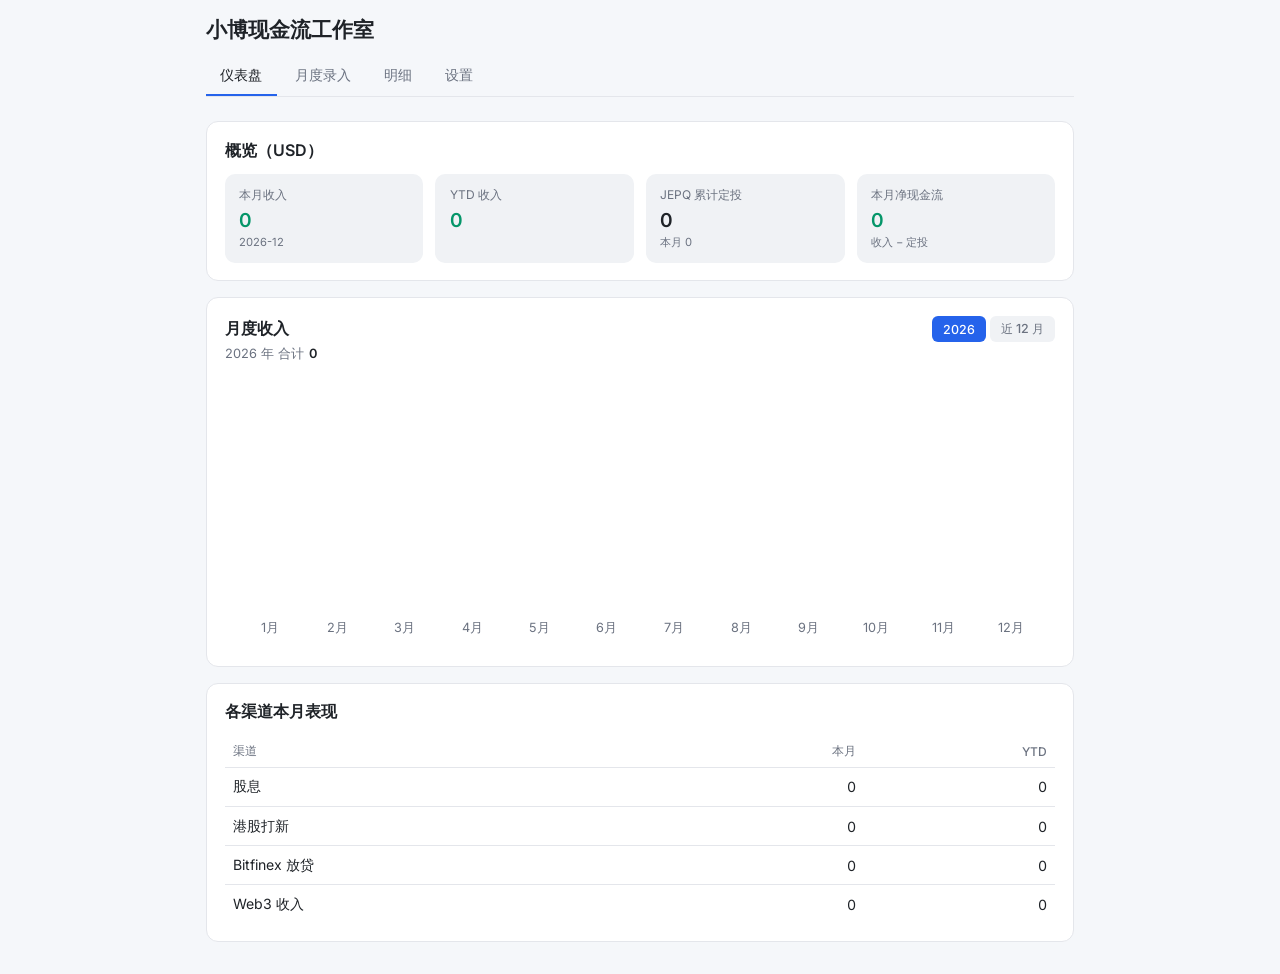
==== studio.html @ 268d08c8 "Drop principal tracking; focus purely on cash-flow income The studio now records monthly income per " ====
<!DOCTYPE html>
<html lang="zh-CN">
<head>
<meta charset="UTF-8">
<meta name="viewport" content="width=device-width,initial-scale=1">
<title>小博现金流工作室</title>
<link rel="manifest" href="manifest.json">
<link href="https://fonts.googleapis.com/css2?family=Inter:wght@400;500;600;700&display=swap" rel="stylesheet">
<style>
:root{
  --bg:#0e0f11;
  --card:#1e1f23;
  --card-2:#24262b;
  --border:#2b2d33;
  --text:#e8e9ea;
  --muted:#9aa0a6;
  --accent:#3b82f6;
  --green:#10b981;
  --red:#ef4444;
}
@media (prefers-color-scheme:light){
  :root{
    --bg:#f5f7fa;
    --card:#ffffff;
    --card-2:#f0f2f5;
    --border:#e4e6eb;
    --text:#1f2328;
    --muted:#6b7280;
    --accent:#2563eb;
    --green:#059669;
    --red:#dc2626;
  }
}
*{box-sizing:border-box;font-family:Inter,system-ui,-apple-system,BlinkMacSystemFont,"Segoe UI",Roboto,"PingFang SC","Hiragino Sans GB","Microsoft YaHei",sans-serif;}
body{margin:0;background:var(--bg);color:var(--text);min-height:100vh;}
header{padding:1rem 1rem .5rem;max-width:900px;margin:0 auto;}
h1{font-size:1.3rem;margin:0 0 .75rem;font-weight:700;}
.tabs{display:flex;gap:.25rem;overflow-x:auto;border-bottom:1px solid var(--border);}
.tabs button{background:none;border:none;color:var(--muted);padding:.6rem .9rem;font-size:.9rem;cursor:pointer;border-bottom:2px solid transparent;white-space:nowrap;font-weight:500;}
.tabs button.active{color:var(--text);border-bottom-color:var(--accent);}
main{max-width:900px;margin:0 auto;padding:1rem;}
section{display:none;}
section.active{display:block;}
.card{background:var(--card);border:1px solid var(--border);border-radius:12px;padding:1.1rem;margin-bottom:1rem;}
.card h2{font-size:1rem;margin:0 0 .75rem;font-weight:600;}
.grid{display:grid;gap:.75rem;}
.grid-2{grid-template-columns:repeat(2,1fr);}
.grid-4{grid-template-columns:repeat(4,1fr);}
@media(max-width:600px){.grid-4{grid-template-columns:repeat(2,1fr);}}
.stat{background:var(--card-2);border-radius:10px;padding:.8rem .9rem;}
.stat .label{font-size:.75rem;color:var(--muted);margin-bottom:.25rem;}
.stat .value{font-size:1.2rem;font-weight:600;}
.stat .sub{font-size:.7rem;color:var(--muted);margin-top:.2rem;}
.value.pos{color:var(--green);}
.value.neg{color:var(--red);}
label{display:flex;flex-direction:column;font-size:.85rem;color:var(--muted);margin-top:.75rem;gap:.3rem;}
input,select{padding:.55rem .7rem;font-size:.95rem;border:1px solid var(--border);border-radius:8px;background:transparent;color:var(--text);width:100%;font-variant-numeric:tabular-nums;}
input:focus,select:focus{outline:none;border-color:var(--accent);}
button.btn{padding:.6rem 1rem;font-size:.95rem;font-weight:500;border:none;border-radius:8px;background:var(--accent);color:#fff;cursor:pointer;}
button.btn:hover{filter:brightness(1.1);}
button.btn.ghost{background:transparent;color:var(--text);border:1px solid var(--border);}
button.btn.danger{background:var(--red);}
button.btn.small{padding:.35rem .6rem;font-size:.8rem;}
.actions{display:flex;gap:.5rem;flex-wrap:wrap;margin-top:1rem;}
table{width:100%;border-collapse:collapse;font-size:.85rem;}
th,td{padding:.5rem .45rem;border-bottom:1px solid var(--border);text-align:left;vertical-align:middle;}
th{font-size:.75rem;color:var(--muted);font-weight:500;}
td.num,th.num{text-align:right;font-variant-numeric:tabular-nums;}
tr:last-child td{border-bottom:none;}
.muted{color:var(--muted);font-size:.8rem;}
.filters{display:flex;gap:.5rem;flex-wrap:wrap;margin-bottom:.75rem;}
.filters select,.filters input{width:auto;flex:1;min-width:140px;}
.empty{text-align:center;color:var(--muted);padding:2rem 1rem;font-size:.9rem;}
.inline-del{color:var(--red);background:none;border:none;cursor:pointer;font-size:.8rem;padding:.2rem .4rem;}
.hint{font-size:.75rem;color:var(--muted);margin-top:.3rem;}
.section-tabs{display:flex;gap:.25rem;margin-bottom:.75rem;background:var(--card-2);padding:.25rem;border-radius:8px;}
.section-tabs button{flex:1;padding:.4rem;border:none;background:transparent;color:var(--muted);border-radius:6px;cursor:pointer;font-size:.82rem;}
.section-tabs button.active{background:var(--card);color:var(--text);}
.sub-list{display:none;}
.sub-list.active{display:block;}
.month-head{display:flex;align-items:center;gap:.75rem;margin-bottom:.5rem;flex-wrap:wrap;}
.month-head input{max-width:180px;}
table.entry-grid td{padding:.35rem .35rem;}
table.entry-grid td.ch{font-weight:500;color:var(--text);min-width:8em;}
table.entry-grid input{padding:.4rem .55rem;font-size:.9rem;}
table.entry-grid input.note{font-size:.8rem;}
.saved-flash{background:var(--green);color:#fff;padding:.5rem .8rem;border-radius:6px;font-size:.85rem;display:none;}
.saved-flash.show{display:inline-block;animation:fade 1.6s forwards;}
@keyframes fade{0%{opacity:1}70%{opacity:1}100%{opacity:0}}
.ch-table{width:100%;font-size:.88rem;}
.ch-table th{padding:.45rem .5rem;color:var(--muted);font-weight:500;font-size:.75rem;border-bottom:1px solid var(--border);text-align:left;}
.ch-table th.num{text-align:right;}
.ch-table td{padding:.6rem .5rem;border-bottom:1px solid var(--border);}
.ch-table td.actions-cell{text-align:right;white-space:nowrap;}
.ch-table td.actions-cell button{margin-left:.25rem;}
.ch-table tr.inactive td{color:var(--muted);}
.ch-table tbody tr:last-child td{border-bottom:none;}
.add-row{display:flex;gap:.5rem;align-items:center;margin-top:1rem;flex-wrap:wrap;}
.add-row input[type="text"]{flex:1;min-width:160px;width:auto;}
.chart-head{display:flex;justify-content:space-between;align-items:center;gap:.5rem;flex-wrap:wrap;margin-bottom:.25rem;}
.chart-meta{color:var(--muted);font-size:.8rem;margin-bottom:.5rem;}
.chart-meta b{color:var(--text);font-weight:600;margin-left:.35rem;}
.year-tabs{display:flex;gap:.25rem;flex-wrap:wrap;}
.year-tabs button{padding:.3rem .7rem;font-size:.78rem;border:none;border-radius:6px;background:var(--card-2);color:var(--muted);cursor:pointer;font-weight:500;}
.year-tabs button.active{background:var(--accent);color:#fff;}
.chart-svg{width:100%;height:auto;display:block;}
.chart-svg .bar{fill:var(--accent);}
.chart-svg .chart-val{font-size:11px;fill:var(--text);font-weight:600;font-variant-numeric:tabular-nums;}
.chart-svg .chart-lbl{font-size:11px;fill:var(--muted);}
</style>
</head>
<body>
<header>
  <h1>小博现金流工作室</h1>
  <nav class="tabs" id="tabs">
    <button data-tab="dash" class="active">仪表盘</button>
    <button data-tab="entry">月度录入</button>
    <button data-tab="detail">明细</button>
    <button data-tab="settings">设置</button>
  </nav>
</header>

<main>
  <!-- DASHBOARD -->
  <section id="tab-dash" class="active">
    <div class="card">
      <h2>概览（USD）</h2>
      <div class="grid grid-4">
        <div class="stat"><div class="label">本月收入</div><div class="value pos" id="s-month"></div><div class="sub" id="s-month-sub"></div></div>
        <div class="stat"><div class="label">YTD 收入</div><div class="value pos" id="s-ytd"></div></div>
        <div class="stat"><div class="label">JEPQ 累计定投</div><div class="value" id="s-jepq"></div><div class="sub" id="s-jepq-sub"></div></div>
        <div class="stat"><div class="label">本月净现金流</div><div class="value" id="s-net"></div><div class="sub">收入 − 定投</div></div>
      </div>
    </div>
    <div class="card">
      <div class="chart-head">
        <h2 style="margin:0;">月度收入</h2>
        <div class="year-tabs" id="year-tabs"></div>
      </div>
      <div class="chart-meta"><span id="chart-period-label"></span>合计<b id="chart-total">0</b></div>
      <div id="chart-canvas"></div>
    </div>
    <div class="card">
      <h2>各渠道本月表现</h2>
      <div style="overflow-x:auto;">
        <table class="ch-table">
          <thead><tr>
            <th>渠道</th>
            <th class="num">本月</th>
            <th class="num">YTD</th>
          </tr></thead>
          <tbody id="dash-channels"></tbody>
        </table>
      </div>
    </div>
  </section>

  <!-- ENTRY (monthly grid) -->
  <section id="tab-entry">
    <div class="card">
      <div class="month-head">
        <h2 style="margin:0;">月度录入</h2>
        <label style="margin:0;flex:0 0 auto;">月份
          <input type="month" id="entry-month">
        </label>
        <span id="entry-flash" class="saved-flash">已保存</span>
      </div>
      <p class="hint">一次性填完本月各渠道的收入。留空 = 删除该月此渠道的记录。</p>

      <div style="overflow-x:auto;">
        <table class="entry-grid" id="entry-table">
          <thead><tr>
            <th>渠道</th>
            <th class="num">本月收入 (USD)</th>
            <th>备注</th>
          </tr></thead>
          <tbody id="entry-rows"></tbody>
        </table>
      </div>

      <label style="max-width:320px;">JEPQ 本月定投金额 (USD)
        <input type="number" id="entry-jepq" step="0.01" min="0" placeholder="0">
      </label>
      <label style="max-width:320px;">JEPQ 备注（可选）
        <input type="text" id="entry-jepq-note" placeholder="">
      </label>

      <div class="actions">
        <button class="btn" id="entry-save">保存本月数据</button>
        <button class="btn ghost" id="entry-reset">重新加载本月</button>
      </div>
    </div>
  </section>

  <!-- DETAILS -->
  <section id="tab-detail">
    <div class="card">
      <div class="section-tabs" id="detail-tabs">
        <button data-list="incomes" class="active">收入</button>
        <button data-list="jepq">JEPQ</button>
      </div>
      <div class="filters">
        <input type="month" id="f-month">
        <select id="f-channel"><option value="">全部渠道</option></select>
        <button class="btn ghost small" id="f-clear">清除筛选</button>
      </div>
      <div id="list-incomes" class="sub-list active"></div>
      <div id="list-jepq" class="sub-list"></div>
    </div>
  </section>

  <!-- SETTINGS -->
  <section id="tab-settings">
    <div class="card">
      <h2>渠道</h2>
      <div style="overflow-x:auto;">
        <table class="ch-table">
          <thead><tr>
            <th>名称</th>
            <th class="num">本月收入</th>
            <th></th>
          </tr></thead>
          <tbody id="channel-list"></tbody>
        </table>
      </div>
      <form id="channel-form" class="add-row">
        <input type="text" name="name" placeholder="新渠道名称" required>
        <button type="submit" class="btn">新增</button>
      </form>
    </div>
    <div class="card">
      <h2>数据备份</h2>
      <div class="actions">
        <button class="btn ghost" id="btn-export">导出 JSON</button>
        <button class="btn ghost" id="btn-import">导入 JSON</button>
        <input type="file" id="file-import" accept="application/json" style="display:none;">
        <button class="btn danger" id="btn-clear">清空全部数据</button>
      </div>
      <p class="hint">所有数据存在浏览器的 localStorage 里。换机器或清缓存前记得导出。</p>
    </div>
  </section>
</main>

<script>
if('serviceWorker' in navigator){navigator.serviceWorker.register('sw.js').catch(()=>{});}

// ===== Storage =====
const KEYS={channels:'studio_channels',incomes:'studio_incomes',jepq:'studio_jepq'};
const DEFAULT_CHANNELS=[
  {id:'ch-div',name:'股息',active:true},
  {id:'ch-ipo',name:'港股打新',active:true},
  {id:'ch-bfx',name:'Bitfinex 放贷',active:true},
  {id:'ch-w3',name:'Web3 收入',active:true}
];
const load=(k,d)=>{try{const v=JSON.parse(localStorage.getItem(k));return v==null?d:v;}catch{return d;}};
const save=(k,v)=>localStorage.setItem(k,JSON.stringify(v));

let channels=load(KEYS.channels,null);
if(!channels){channels=DEFAULT_CHANNELS;save(KEYS.channels,channels);}
let incomes=load(KEYS.incomes,[]);
let jepq=load(KEYS.jepq,[]);

// --- migrations ---
function migrate(){
  // older formats kept date+currency+fx_rate; collapse into month+amount(USD)
  const migIncome=(a)=>a.map(x=>x.month?x:({
    id:x.id,channel_id:x.channel_id,month:(x.date||'').slice(0,7),
    amount:(+x.amount)*(+x.fx_rate||1),note:x.note||''
  }));
  const migJepq=(a)=>a.map(x=>x.month?x:({
    id:x.id,month:(x.date||'').slice(0,7),amount:+x.amount||0,note:x.note||''
  }));
  if(incomes.some(x=>x.month===undefined)){incomes=migIncome(incomes);save(KEYS.incomes,incomes);}
  if(jepq.some(x=>x.month===undefined)){jepq=migJepq(jepq);save(KEYS.jepq,jepq);}
  // drop deprecated keys
  localStorage.removeItem('studio_fx');
  localStorage.removeItem('studio_principals');
  // channels: drop obsolete fields
  let chChanged=false;
  channels.forEach(c=>{
    if('category' in c){delete c.category;chChanged=true;}
    if('requires_principal' in c){delete c.requires_principal;chChanged=true;}
  });
  if(chChanged)save(KEYS.channels,channels);
}
migrate();

// ===== Utils =====
const uid=()=>Date.now().toString(36)+Math.random().toString(36).slice(2,6);
const nowMonth=()=>new Date().toISOString().slice(0,7);
const thisMonth=nowMonth();
const thisYear=thisMonth.slice(0,4);
const fmtUSD=(n)=>(+n||0).toLocaleString('en-US',{maximumFractionDigits:0});
const channelById=(id)=>channels.find(c=>c.id===id);

// ===== Tabs =====
document.getElementById('tabs').addEventListener('click',e=>{
  const b=e.target.closest('button[data-tab]');if(!b)return;
  document.querySelectorAll('#tabs button').forEach(x=>x.classList.toggle('active',x===b));
  document.querySelectorAll('main > section').forEach(s=>s.classList.toggle('active',s.id==='tab-'+b.dataset.tab));
  if(b.dataset.tab==='dash')renderDash();
  if(b.dataset.tab==='entry')renderEntry();
  if(b.dataset.tab==='settings')renderChannels();
  if(b.dataset.tab==='detail')renderDetail();
});

// ===== Monthly Entry =====
const entryMonthInp=document.getElementById('entry-month');
entryMonthInp.value=thisMonth;
entryMonthInp.addEventListener('change',renderEntry);
document.getElementById('entry-reset').addEventListener('click',renderEntry);
document.getElementById('entry-save').addEventListener('click',saveEntry);

function renderEntry(){
  const m=entryMonthInp.value||thisMonth;
  const tbody=document.getElementById('entry-rows');
  const findInc=(chId)=>incomes.find(x=>x.channel_id===chId&&x.month===m);
  const activeCh=channels.filter(c=>c.active);
  tbody.innerHTML=activeCh.map(c=>{
    const inc=findInc(c.id);
    const note=inc?.note||'';
    return `<tr data-ch="${c.id}">
      <td class="ch">${c.name}</td>
      <td class="num"><input type="number" step="0.01" class="f-inc" value="${inc?inc.amount:''}" placeholder="0"></td>
      <td><input type="text" class="note f-note" value="${note.replace(/"/g,'&quot;')}" placeholder="备注"></td>
    </tr>`;
  }).join('')||'<tr><td colspan="3" class="empty">没有启用的渠道</td></tr>';
  const jRec=jepq.find(x=>x.month===m);
  document.getElementById('entry-jepq').value=jRec?jRec.amount:'';
  document.getElementById('entry-jepq-note').value=jRec?.note||'';
}

function upsert(arr,match,record){
  const i=arr.findIndex(match);
  if(record==null){if(i>=0)arr.splice(i,1);return;}
  if(i>=0)arr[i]={...arr[i],...record};
  else arr.push({id:uid(),...record});
}
function saveEntry(){
  const m=entryMonthInp.value||thisMonth;
  document.querySelectorAll('#entry-rows tr[data-ch]').forEach(tr=>{
    const chId=tr.dataset.ch;
    const incV=tr.querySelector('.f-inc').value.trim();
    const note=tr.querySelector('.f-note').value.trim();
    if(incV==='')upsert(incomes,x=>x.channel_id===chId&&x.month===m,null);
    else upsert(incomes,x=>x.channel_id===chId&&x.month===m,{channel_id:chId,month:m,amount:+incV,note});
  });
  const jV=document.getElementById('entry-jepq').value.trim();
  const jNote=document.getElementById('entry-jepq-note').value.trim();
  if(jV==='')upsert(jepq,x=>x.month===m,null);
  else upsert(jepq,x=>x.month===m,{month:m,amount:+jV,note:jNote});
  save(KEYS.incomes,incomes);save(KEYS.jepq,jepq);
  const flash=document.getElementById('entry-flash');flash.classList.remove('show');void flash.offsetWidth;flash.classList.add('show');
  renderEntry();
}

// ===== Dashboard =====
function renderDash(){
  const monthInc=incomes.filter(x=>x.month===thisMonth).reduce((s,x)=>s+(+x.amount||0),0);
  const ytdInc=incomes.filter(x=>x.month.startsWith(thisYear)).reduce((s,x)=>s+(+x.amount||0),0);
  const jepqTotal=jepq.reduce((s,x)=>s+(+x.amount||0),0);
  const jepqMonth=jepq.filter(x=>x.month===thisMonth).reduce((s,x)=>s+(+x.amount||0),0);
  const net=monthInc-jepqMonth;

  document.getElementById('s-month').textContent=fmtUSD(monthInc);
  document.getElementById('s-month-sub').textContent=thisMonth;
  document.getElementById('s-ytd').textContent=fmtUSD(ytdInc);
  document.getElementById('s-jepq').textContent=fmtUSD(jepqTotal);
  document.getElementById('s-jepq-sub').textContent='本月 '+fmtUSD(jepqMonth);
  const netEl=document.getElementById('s-net');
  netEl.textContent=fmtUSD(net);
  netEl.className='value '+(net>=0?'pos':'neg');

  const box=document.getElementById('dash-channels');
  box.innerHTML=channels.filter(c=>c.active).map(c=>{
    const mInc=incomes.filter(x=>x.channel_id===c.id&&x.month===thisMonth).reduce((s,x)=>s+(+x.amount||0),0);
    const ytd=incomes.filter(x=>x.channel_id===c.id&&x.month.startsWith(thisYear)).reduce((s,x)=>s+(+x.amount||0),0);
    return `<tr>
      <td>${c.name}</td>
      <td class="num">${fmtUSD(mInc)}</td>
      <td class="num">${fmtUSD(ytd)}</td>
    </tr>`;
  }).join('')||'<tr><td colspan="3" class="empty">还没有启用的渠道</td></tr>';
  renderChart();
}

// ===== Monthly income chart =====
let chartView=thisYear;
function uniqueYears(){
  const s=new Set([thisYear]);
  incomes.forEach(x=>s.add(x.month.slice(0,4)));
  return [...s].sort();
}
function trailing12(endMonth){
  const [y,mo]=endMonth.split('-').map(Number);
  const arr=[];
  for(let i=11;i>=0;i--){
    const d=new Date(y,mo-1-i,1);
    arr.push(d.getFullYear()+'-'+String(d.getMonth()+1).padStart(2,'0'));
  }
  return arr;
}
function renderYearTabs(){
  const tabs=document.getElementById('year-tabs');
  const yrs=uniqueYears();
  tabs.innerHTML=yrs.map(y=>`<button data-view="${y}" class="${chartView===y?'active':''}">${y}</button>`).join('')
    +`<button data-view="trailing" class="${chartView==='trailing'?'active':''}">近 12 月</button>`;
}
function renderChart(){
  renderYearTabs();
  let monthKeys,periodLabel;
  if(chartView==='trailing'){
    monthKeys=trailing12(thisMonth);
    periodLabel=`${monthKeys[0]} ~ ${monthKeys[11]} `;
  }else{
    monthKeys=Array.from({length:12},(_,i)=>`${chartView}-${String(i+1).padStart(2,'0')}`);
    periodLabel=`${chartView} 年 `;
  }
  const totals=monthKeys.map(m=>incomes.filter(x=>x.month===m).reduce((s,x)=>s+(+x.amount||0),0));
  const max=Math.max(1,...totals);
  const total=totals.reduce((a,b)=>a+b,0);
  const W=720,H=240,padL=10,padR=10,padT=28,padB=32;
  const chartW=W-padL-padR,chartH=H-padT-padB;
  const step=chartW/monthKeys.length;
  const barW=step*0.65;
  const bars=monthKeys.map((m,i)=>{
    const v=totals[i];
    const h=(v/max)*chartH;
    const x=padL+i*step+(step-barW)/2;
    const y=padT+chartH-h;
    const cx=padL+i*step+step/2;
    return `
      <text x="${cx}" y="${y-6}" text-anchor="middle" class="chart-val">${v?fmtUSD(v):''}</text>
      <rect x="${x}" y="${y}" width="${barW}" height="${h}" rx="3" class="bar"/>
      <text x="${cx}" y="${padT+chartH+18}" text-anchor="middle" class="chart-lbl">${+m.slice(5,7)}月</text>`;
  }).join('');
  document.getElementById('chart-canvas').innerHTML=
    `<svg class="chart-svg" viewBox="0 0 ${W} ${H}" preserveAspectRatio="xMidYMid meet">${bars}</svg>`;
  document.getElementById('chart-period-label').textContent=periodLabel;
  document.getElementById('chart-total').textContent=fmtUSD(total);
}
document.getElementById('year-tabs').addEventListener('click',e=>{
  const b=e.target.closest('button[data-view]');if(!b)return;
  chartView=b.dataset.view;
  renderChart();
});

// ===== Channels =====
function renderChannels(){
  const box=document.getElementById('channel-list');
  box.innerHTML=channels.map(c=>{
    const mInc=incomes.filter(x=>x.channel_id===c.id&&x.month===thisMonth).reduce((s,x)=>s+(+x.amount||0),0);
    return `<tr${c.active?'':' class="inactive"'}>
      <td>${c.name}</td>
      <td class="num">${fmtUSD(mInc)}</td>
      <td class="actions-cell">
        <button class="btn ghost small" data-act="toggle" data-id="${c.id}">${c.active?'停用':'启用'}</button>
        <button class="btn ghost small" data-act="rename" data-id="${c.id}">改名</button>
        <button class="btn ghost small" data-act="del" data-id="${c.id}">删除</button>
      </td>
    </tr>`;
  }).join('')||'<tr><td colspan="3" class="empty">暂无渠道</td></tr>';
}
document.getElementById('channel-list').addEventListener('click',e=>{
  const b=e.target.closest('button[data-act]');if(!b)return;
  const c=channelById(b.dataset.id);if(!c)return;
  if(b.dataset.act==='toggle'){c.active=!c.active;}
  if(b.dataset.act==='rename'){const n=prompt('新名称',c.name);if(n)c.name=n.trim();}
  if(b.dataset.act==='del'){
    const hasData=incomes.some(x=>x.channel_id===c.id);
    if(hasData&&!confirm('该渠道已有流水，删除会隐藏它但保留数据。继续？'))return;
    if(!hasData&&!confirm('确认删除该渠道？'))return;
    channels=channels.filter(x=>x.id!==c.id);
  }
  save(KEYS.channels,channels);
  refreshChannelFilter();renderChannels();
});
document.getElementById('channel-form').addEventListener('submit',e=>{
  e.preventDefault();
  const f=new FormData(e.target);
  channels.push({id:'ch-'+uid(),name:f.get('name').trim(),active:true});
  save(KEYS.channels,channels);
  e.target.reset();
  refreshChannelFilter();renderChannels();
});
function refreshChannelFilter(){
  document.getElementById('f-channel').innerHTML='<option value="">全部渠道</option>'+channels.map(c=>`<option value="${c.id}">${c.name}</option>`).join('');
}

// ===== Detail =====
let curList='incomes';
document.getElementById('detail-tabs').addEventListener('click',e=>{
  const b=e.target.closest('button[data-list]');if(!b)return;
  curList=b.dataset.list;
  document.querySelectorAll('#detail-tabs button').forEach(x=>x.classList.toggle('active',x===b));
  document.querySelectorAll('.sub-list').forEach(s=>s.classList.toggle('active',s.id==='list-'+curList));
  document.getElementById('f-channel').style.display=curList==='jepq'?'none':'';
  renderDetail();
});
['f-month','f-channel'].forEach(id=>document.getElementById(id).addEventListener('change',renderDetail));
document.getElementById('f-clear').addEventListener('click',()=>{document.getElementById('f-month').value='';document.getElementById('f-channel').value='';renderDetail();});

function renderDetail(){
  const m=document.getElementById('f-month').value;
  const ch=document.getElementById('f-channel').value;
  const filt=(x)=>(!m||x.month===m)&&(!ch||x.channel_id===ch);
  const sortDesc=(a,b)=>b.month.localeCompare(a.month);
  const incRows=incomes.filter(filt).sort(sortDesc);
  const jpRows=jepq.filter(x=>!m||x.month===m).sort(sortDesc);

  document.getElementById('list-incomes').innerHTML=incRows.length?tableHTML(
    ['月份','渠道','金额 USD','备注',''],
    incRows.map(r=>[r.month,channelById(r.channel_id)?.name||'—',fmtUSD(r.amount),r.note||'',delBtn('incomes',r.id)])
  ):'<div class="empty">无记录</div>';

  document.getElementById('list-jepq').innerHTML=jpRows.length?tableHTML(
    ['月份','金额 USD','备注',''],
    jpRows.map(r=>[r.month,fmtUSD(r.amount),r.note||'',delBtn('jepq',r.id)])
  ):'<div class="empty">无记录</div>';
}
function tableHTML(heads,rows){
  const numCols=new Set(['金额 USD']);
  return `<table><thead><tr>${heads.map(h=>`<th class="${numCols.has(h)?'num':''}">${h}</th>`).join('')}</tr></thead><tbody>${
    rows.map(r=>`<tr>${r.map((c,i)=>`<td class="${numCols.has(heads[i])?'num':''}">${c}</td>`).join('')}</tr>`).join('')
  }</tbody></table>`;
}
function delBtn(kind,id){return `<button class="inline-del" data-del="${kind}" data-id="${id}">删除</button>`;}
document.querySelectorAll('.sub-list').forEach(el=>el.addEventListener('click',e=>{
  const b=e.target.closest('button[data-del]');if(!b)return;
  if(!confirm('删除这条记录？'))return;
  const kind=b.dataset.del,id=b.dataset.id;
  if(kind==='incomes'){incomes=incomes.filter(x=>x.id!==id);save(KEYS.incomes,incomes);}
  if(kind==='jepq'){jepq=jepq.filter(x=>x.id!==id);save(KEYS.jepq,jepq);}
  renderDetail();
}));

// ===== Backup =====
document.getElementById('btn-export').addEventListener('click',()=>{
  const data={channels,incomes,jepq,exported_at:new Date().toISOString(),version:4};
  const blob=new Blob([JSON.stringify(data,null,2)],{type:'application/json'});
  const a=document.createElement('a');
  a.href=URL.createObjectURL(blob);
  a.download=`studio-backup-${new Date().toISOString().slice(0,10)}.json`;
  a.click();URL.revokeObjectURL(a.href);
});
document.getElementById('btn-import').addEventListener('click',()=>document.getElementById('file-import').click());
document.getElementById('file-import').addEventListener('change',e=>{
  const f=e.target.files[0];if(!f)return;
  const r=new FileReader();
  r.onload=()=>{
    try{
      const d=JSON.parse(r.result);
      if(!confirm('导入会覆盖当前数据，确认继续？'))return;
      if(Array.isArray(d.channels))channels=d.channels;
      if(Array.isArray(d.incomes))incomes=d.incomes;
      if(Array.isArray(d.jepq))jepq=d.jepq;
      save(KEYS.channels,channels);save(KEYS.incomes,incomes);save(KEYS.jepq,jepq);
      migrate();
      refreshChannelFilter();renderDash();renderChannels();renderDetail();renderEntry();
      alert('已导入');
    }catch(err){alert('文件格式不对：'+err.message);}
  };
  r.readAsText(f);
});
document.getElementById('btn-clear').addEventListener('click',()=>{
  if(!confirm('将清空所有记录和自定义渠道，此操作不可撤销。确认？'))return;
  if(!confirm('再次确认：真的清空全部数据？'))return;
  Object.values(KEYS).forEach(k=>localStorage.removeItem(k));
  localStorage.removeItem('studio_principals');
  localStorage.removeItem('studio_fx');
  localStorage.removeItem('studio_v');
  location.reload();
});

// ===== Init =====
refreshChannelFilter();
renderEntry();
renderDash();
</script>
</body>
</html>
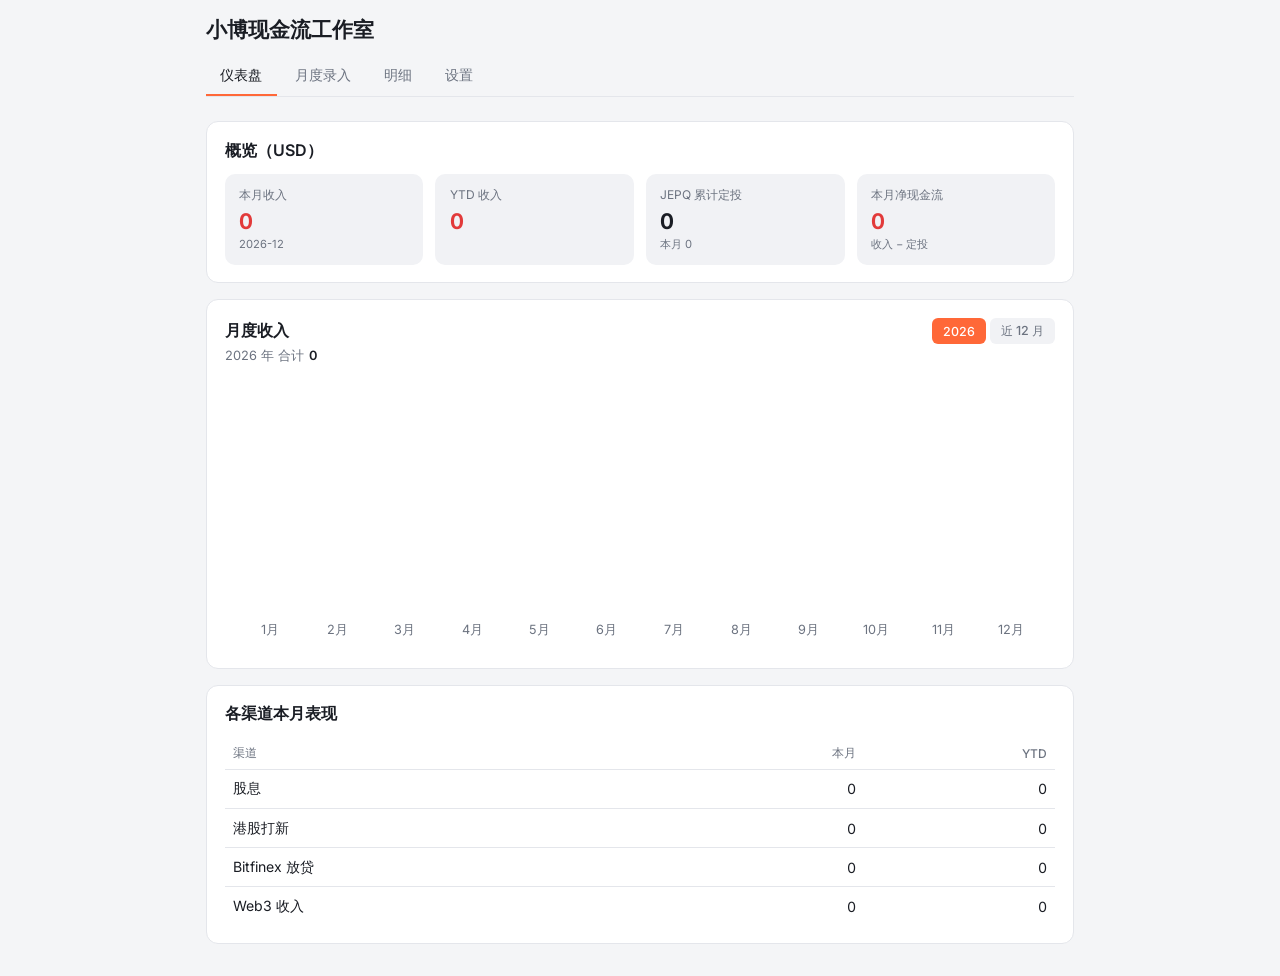
==== commit 60b15acd: "Apply Futu-style theme, switch month filter to dropdown, rename JEPQ tab Theme now uses Futu's red-u" ====
--- a/studio.html
+++ b/studio.html
@@ -8,27 +8,27 @@
 <link href="https://fonts.googleapis.com/css2?family=Inter:wght@400;500;600;700&display=swap" rel="stylesheet">
 <style>
 :root{
-  --bg:#0e0f11;
-  --card:#1e1f23;
-  --card-2:#24262b;
-  --border:#2b2d33;
-  --text:#e8e9ea;
-  --muted:#9aa0a6;
-  --accent:#3b82f6;
-  --green:#10b981;
-  --red:#ef4444;
+  --bg:#0a0d13;
+  --card:#141820;
+  --card-2:#1b2029;
+  --border:#242a35;
+  --text:#e6e8ec;
+  --muted:#7e8593;
+  --accent:#ff6838;
+  --up:#ef4f4f;
+  --down:#13a675;
 }
 @media (prefers-color-scheme:light){
   :root{
-    --bg:#f5f7fa;
+    --bg:#f4f5f7;
     --card:#ffffff;
-    --card-2:#f0f2f5;
+    --card-2:#f1f2f5;
     --border:#e4e6eb;
-    --text:#1f2328;
-    --muted:#6b7280;
-    --accent:#2563eb;
-    --green:#059669;
-    --red:#dc2626;
+    --text:#1a1d24;
+    --muted:#6c7380;
+    --accent:#ff6838;
+    --up:#e23a3a;
+    --down:#13a675;
   }
 }
 *{box-sizing:border-box;font-family:Inter,system-ui,-apple-system,BlinkMacSystemFont,"Segoe UI",Roboto,"PingFang SC","Hiragino Sans GB","Microsoft YaHei",sans-serif;}
@@ -49,17 +49,17 @@
 @media(max-width:600px){.grid-4{grid-template-columns:repeat(2,1fr);}}
 .stat{background:var(--card-2);border-radius:10px;padding:.8rem .9rem;}
 .stat .label{font-size:.75rem;color:var(--muted);margin-bottom:.25rem;}
-.stat .value{font-size:1.2rem;font-weight:600;}
+.stat .value{font-size:1.35rem;font-weight:700;font-variant-numeric:tabular-nums;letter-spacing:-.01em;}
 .stat .sub{font-size:.7rem;color:var(--muted);margin-top:.2rem;}
-.value.pos{color:var(--green);}
-.value.neg{color:var(--red);}
+.value.pos{color:var(--up);}
+.value.neg{color:var(--down);}
 label{display:flex;flex-direction:column;font-size:.85rem;color:var(--muted);margin-top:.75rem;gap:.3rem;}
 input,select{padding:.55rem .7rem;font-size:.95rem;border:1px solid var(--border);border-radius:8px;background:transparent;color:var(--text);width:100%;font-variant-numeric:tabular-nums;}
 input:focus,select:focus{outline:none;border-color:var(--accent);}
 button.btn{padding:.6rem 1rem;font-size:.95rem;font-weight:500;border:none;border-radius:8px;background:var(--accent);color:#fff;cursor:pointer;}
 button.btn:hover{filter:brightness(1.1);}
 button.btn.ghost{background:transparent;color:var(--text);border:1px solid var(--border);}
-button.btn.danger{background:var(--red);}
+button.btn.danger{background:var(--up);}
 button.btn.small{padding:.35rem .6rem;font-size:.8rem;}
 .actions{display:flex;gap:.5rem;flex-wrap:wrap;margin-top:1rem;}
 table{width:100%;border-collapse:collapse;font-size:.85rem;}
@@ -71,7 +71,7 @@
 .filters{display:flex;gap:.5rem;flex-wrap:wrap;margin-bottom:.75rem;}
 .filters select,.filters input{width:auto;flex:1;min-width:140px;}
 .empty{text-align:center;color:var(--muted);padding:2rem 1rem;font-size:.9rem;}
-.inline-del{color:var(--red);background:none;border:none;cursor:pointer;font-size:.8rem;padding:.2rem .4rem;}
+.inline-del{color:var(--up);background:none;border:none;cursor:pointer;font-size:.8rem;padding:.2rem .4rem;}
 .hint{font-size:.75rem;color:var(--muted);margin-top:.3rem;}
 .section-tabs{display:flex;gap:.25rem;margin-bottom:.75rem;background:var(--card-2);padding:.25rem;border-radius:8px;}
 .section-tabs button{flex:1;padding:.4rem;border:none;background:transparent;color:var(--muted);border-radius:6px;cursor:pointer;font-size:.82rem;}
@@ -84,7 +84,7 @@
 table.entry-grid td.ch{font-weight:500;color:var(--text);min-width:8em;}
 table.entry-grid input{padding:.4rem .55rem;font-size:.9rem;}
 table.entry-grid input.note{font-size:.8rem;}
-.saved-flash{background:var(--green);color:#fff;padding:.5rem .8rem;border-radius:6px;font-size:.85rem;display:none;}
+.saved-flash{background:var(--down);color:#fff;padding:.5rem .8rem;border-radius:6px;font-size:.85rem;display:none;}
 .saved-flash.show{display:inline-block;animation:fade 1.6s forwards;}
 @keyframes fade{0%{opacity:1}70%{opacity:1}100%{opacity:0}}
 .ch-table{width:100%;font-size:.88rem;}
@@ -197,10 +197,10 @@
     <div class="card">
       <div class="section-tabs" id="detail-tabs">
         <button data-list="incomes" class="active">收入</button>
-        <button data-list="jepq">JEPQ</button>
+        <button data-list="jepq">JEPQ 定投</button>
       </div>
       <div class="filters">
-        <input type="month" id="f-month">
+        <select id="f-month"><option value="">全部月份</option></select>
         <select id="f-channel"><option value="">全部渠道</option></select>
         <button class="btn ghost small" id="f-clear">清除筛选</button>
       </div>
@@ -352,6 +352,7 @@
   save(KEYS.incomes,incomes);save(KEYS.jepq,jepq);
   const flash=document.getElementById('entry-flash');flash.classList.remove('show');void flash.offsetWidth;flash.classList.add('show');
   renderEntry();
+  refreshMonthFilter();
 }
 
 // ===== Dashboard =====
@@ -486,6 +487,18 @@
 function refreshChannelFilter(){
   document.getElementById('f-channel').innerHTML='<option value="">全部渠道</option>'+channels.map(c=>`<option value="${c.id}">${c.name}</option>`).join('');
 }
+function monthsWithData(){
+  const s=new Set();
+  incomes.forEach(x=>s.add(x.month));
+  jepq.forEach(x=>s.add(x.month));
+  return [...s].filter(Boolean).sort().reverse();
+}
+function refreshMonthFilter(){
+  const sel=document.getElementById('f-month');
+  const cur=sel.value;
+  const ms=monthsWithData();
+  sel.innerHTML='<option value="">全部月份</option>'+ms.map(m=>`<option${m===cur?' selected':''}>${m}</option>`).join('');
+}
 
 // ===== Detail =====
 let curList='incomes';
@@ -531,7 +544,7 @@
   const kind=b.dataset.del,id=b.dataset.id;
   if(kind==='incomes'){incomes=incomes.filter(x=>x.id!==id);save(KEYS.incomes,incomes);}
   if(kind==='jepq'){jepq=jepq.filter(x=>x.id!==id);save(KEYS.jepq,jepq);}
-  renderDetail();
+  refreshMonthFilter();renderDetail();
 }));
 
 // ===== Backup =====
@@ -556,7 +569,7 @@
       if(Array.isArray(d.jepq))jepq=d.jepq;
       save(KEYS.channels,channels);save(KEYS.incomes,incomes);save(KEYS.jepq,jepq);
       migrate();
-      refreshChannelFilter();renderDash();renderChannels();renderDetail();renderEntry();
+      refreshChannelFilter();refreshMonthFilter();renderDash();renderChannels();renderDetail();renderEntry();
       alert('已导入');
     }catch(err){alert('文件格式不对：'+err.message);}
   };
@@ -574,6 +587,7 @@
 
 // ===== Init =====
 refreshChannelFilter();
+refreshMonthFilter();
 renderEntry();
 renderDash();
 </script>
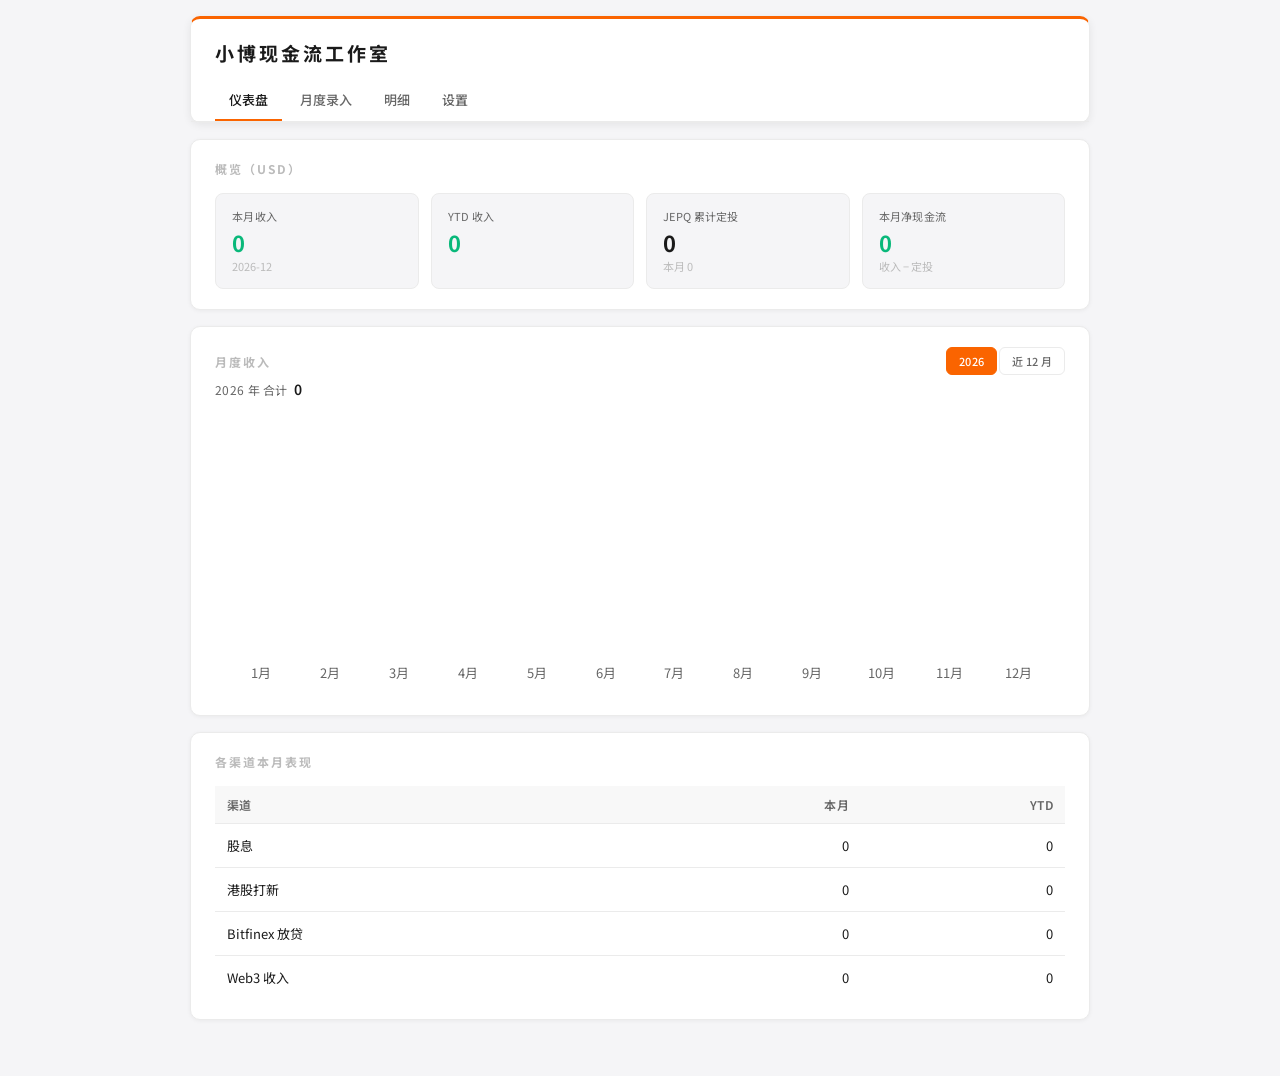
==== commit a1adc362: "Rework visual style to Futu/Xueqiu v2 spec Colors: accent #FA6400 (富途橙), up #09B87A (涨绿, positive), " ====
--- a/studio.html
+++ b/studio.html
@@ -5,108 +5,122 @@
 <meta name="viewport" content="width=device-width,initial-scale=1">
 <title>小博现金流工作室</title>
 <link rel="manifest" href="manifest.json">
-<link href="https://fonts.googleapis.com/css2?family=Inter:wght@400;500;600;700&display=swap" rel="stylesheet">
+<link href="https://fonts.googleapis.com/css2?family=Noto+Sans+SC:wght@400;500;600;700&display=swap" rel="stylesheet">
 <style>
 :root{
-  --bg:#0a0d13;
-  --card:#141820;
-  --card-2:#1b2029;
-  --border:#242a35;
-  --text:#e6e8ec;
-  --muted:#7e8593;
-  --accent:#ff6838;
-  --up:#ef4f4f;
-  --down:#13a675;
-}
-@media (prefers-color-scheme:light){
+  --bg:#f5f5f7;
+  --card:#ffffff;
+  --border:#ebebeb;
+  --hover:#fafafa;
+  --th-bg:#f8f8f8;
+  --text1:#1a1a1a;
+  --text2:#666666;
+  --text3:#bbbbbb;
+  --accent:#fa6400;
+  --up:#09b87a;
+  --down:#e84646;
+}
+@media (prefers-color-scheme:dark){
   :root{
-    --bg:#f4f5f7;
-    --card:#ffffff;
-    --card-2:#f1f2f5;
-    --border:#e4e6eb;
-    --text:#1a1d24;
-    --muted:#6c7380;
-    --accent:#ff6838;
-    --up:#e23a3a;
-    --down:#13a675;
+    --bg:#0f1115;
+    --card:#1a1d23;
+    --border:#2a2e36;
+    --hover:#222630;
+    --th-bg:#1e2228;
+    --text1:#e6e8ec;
+    --text2:#9aa0a6;
+    --text3:#5e646f;
+    --accent:#fa6400;
+    --up:#0fb877;
+    --down:#ef4f4f;
   }
 }
-*{box-sizing:border-box;font-family:Inter,system-ui,-apple-system,BlinkMacSystemFont,"Segoe UI",Roboto,"PingFang SC","Hiragino Sans GB","Microsoft YaHei",sans-serif;}
-body{margin:0;background:var(--bg);color:var(--text);min-height:100vh;}
-header{padding:1rem 1rem .5rem;max-width:900px;margin:0 auto;}
-h1{font-size:1.3rem;margin:0 0 .75rem;font-weight:700;}
-.tabs{display:flex;gap:.25rem;overflow-x:auto;border-bottom:1px solid var(--border);}
-.tabs button{background:none;border:none;color:var(--muted);padding:.6rem .9rem;font-size:.9rem;cursor:pointer;border-bottom:2px solid transparent;white-space:nowrap;font-weight:500;}
-.tabs button.active{color:var(--text);border-bottom-color:var(--accent);}
-main{max-width:900px;margin:0 auto;padding:1rem;}
+*{box-sizing:border-box;}
+body{margin:0;padding:16px 16px 40px;background:var(--bg);color:var(--text1);min-height:100vh;
+  font-family:'Noto Sans SC',-apple-system,BlinkMacSystemFont,'Segoe UI',sans-serif;
+  font-size:13px;-webkit-font-smoothing:antialiased;}
+header{max-width:900px;margin:0 auto 16px;background:var(--card);border:1px solid var(--border);border-top:3px solid var(--accent);border-radius:10px;padding:20px 24px 0;box-shadow:0 2px 8px rgba(0,0,0,.07);}
+h1{font-size:19px;margin:0 0 14px;font-weight:700;letter-spacing:3px;color:var(--text1);}
+.tabs{display:flex;gap:.25rem;overflow-x:auto;border-bottom:1px solid var(--border);margin:0 -24px;padding:0 24px;}
+.tabs button{background:none;border:none;color:var(--text2);padding:10px 14px;font-size:13px;cursor:pointer;border-bottom:2px solid transparent;white-space:nowrap;font-weight:500;font-family:inherit;}
+.tabs button.active{color:var(--text1);border-bottom-color:var(--accent);}
+.tabs button:hover{color:var(--text1);}
+main{max-width:900px;margin:0 auto;padding:0;}
 section{display:none;}
 section.active{display:block;}
-.card{background:var(--card);border:1px solid var(--border);border-radius:12px;padding:1.1rem;margin-bottom:1rem;}
-.card h2{font-size:1rem;margin:0 0 .75rem;font-weight:600;}
-.grid{display:grid;gap:.75rem;}
-.grid-2{grid-template-columns:repeat(2,1fr);}
+.card{background:var(--card);border:1px solid var(--border);border-radius:10px;padding:20px 24px;margin-bottom:16px;box-shadow:0 1px 4px rgba(0,0,0,.05);}
+.card h2{font-size:12px;margin:0 0 16px;font-weight:700;letter-spacing:2px;text-transform:uppercase;color:var(--text3);}
+.grid{display:grid;gap:12px;}
 .grid-4{grid-template-columns:repeat(4,1fr);}
 @media(max-width:600px){.grid-4{grid-template-columns:repeat(2,1fr);}}
-.stat{background:var(--card-2);border-radius:10px;padding:.8rem .9rem;}
-.stat .label{font-size:.75rem;color:var(--muted);margin-bottom:.25rem;}
-.stat .value{font-size:1.35rem;font-weight:700;font-variant-numeric:tabular-nums;letter-spacing:-.01em;}
-.stat .sub{font-size:.7rem;color:var(--muted);margin-top:.2rem;}
+.stat{background:var(--bg);border:1px solid var(--border);border-radius:8px;padding:14px 16px;}
+.stat .label{font-size:11px;color:var(--text2);margin-bottom:6px;letter-spacing:.3px;}
+.stat .value{font-size:22px;font-weight:700;font-variant-numeric:tabular-nums;color:var(--text1);line-height:1.1;}
+.stat .sub{font-size:11px;color:var(--text3);margin-top:4px;font-variant-numeric:tabular-nums;}
 .value.pos{color:var(--up);}
 .value.neg{color:var(--down);}
-label{display:flex;flex-direction:column;font-size:.85rem;color:var(--muted);margin-top:.75rem;gap:.3rem;}
-input,select{padding:.55rem .7rem;font-size:.95rem;border:1px solid var(--border);border-radius:8px;background:transparent;color:var(--text);width:100%;font-variant-numeric:tabular-nums;}
+label{display:flex;flex-direction:column;font-size:12px;color:var(--text2);margin-top:12px;gap:4px;letter-spacing:.3px;}
+input,select{padding:8px 12px;font-size:13px;border:1px solid var(--border);border-radius:6px;background:var(--card);color:var(--text1);width:100%;font-variant-numeric:tabular-nums;font-family:inherit;}
 input:focus,select:focus{outline:none;border-color:var(--accent);}
-button.btn{padding:.6rem 1rem;font-size:.95rem;font-weight:500;border:none;border-radius:8px;background:var(--accent);color:#fff;cursor:pointer;}
-button.btn:hover{filter:brightness(1.1);}
-button.btn.ghost{background:transparent;color:var(--text);border:1px solid var(--border);}
-button.btn.danger{background:var(--up);}
-button.btn.small{padding:.35rem .6rem;font-size:.8rem;}
-.actions{display:flex;gap:.5rem;flex-wrap:wrap;margin-top:1rem;}
-table{width:100%;border-collapse:collapse;font-size:.85rem;}
-th,td{padding:.5rem .45rem;border-bottom:1px solid var(--border);text-align:left;vertical-align:middle;}
-th{font-size:.75rem;color:var(--muted);font-weight:500;}
+button.btn{padding:8px 16px;font-size:13px;font-weight:500;border:none;border-radius:6px;background:var(--accent);color:#fff;cursor:pointer;font-family:inherit;letter-spacing:.3px;}
+button.btn:hover{filter:brightness(1.08);}
+button.btn.ghost{background:var(--card);color:var(--text1);border:1px solid var(--border);}
+button.btn.ghost:hover{background:var(--hover);filter:none;}
+button.btn.danger{background:var(--down);}
+button.btn.small{padding:5px 10px;font-size:12px;}
+.actions{display:flex;gap:8px;flex-wrap:wrap;margin-top:16px;}
+table{width:100%;border-collapse:collapse;font-size:13px;}
+th,td{padding:10px 12px;text-align:left;vertical-align:middle;}
+th{font-size:12px;color:var(--text2);font-weight:600;letter-spacing:.3px;background:var(--th-bg);border-bottom:1px solid var(--border);}
+td{color:var(--text1);border-bottom:1px solid var(--border);}
 td.num,th.num{text-align:right;font-variant-numeric:tabular-nums;}
+tbody tr:hover td{background:var(--hover);}
 tr:last-child td{border-bottom:none;}
-.muted{color:var(--muted);font-size:.8rem;}
-.filters{display:flex;gap:.5rem;flex-wrap:wrap;margin-bottom:.75rem;}
+.muted{color:var(--text2);font-size:12px;}
+.filters{display:flex;gap:8px;flex-wrap:wrap;margin-bottom:12px;}
 .filters select,.filters input{width:auto;flex:1;min-width:140px;}
-.empty{text-align:center;color:var(--muted);padding:2rem 1rem;font-size:.9rem;}
-.inline-del{color:var(--up);background:none;border:none;cursor:pointer;font-size:.8rem;padding:.2rem .4rem;}
-.hint{font-size:.75rem;color:var(--muted);margin-top:.3rem;}
-.section-tabs{display:flex;gap:.25rem;margin-bottom:.75rem;background:var(--card-2);padding:.25rem;border-radius:8px;}
-.section-tabs button{flex:1;padding:.4rem;border:none;background:transparent;color:var(--muted);border-radius:6px;cursor:pointer;font-size:.82rem;}
-.section-tabs button.active{background:var(--card);color:var(--text);}
+.empty{text-align:center;color:var(--text3);padding:32px 16px;font-size:13px;}
+.inline-del{color:var(--down);background:none;border:none;cursor:pointer;font-size:12px;padding:4px 6px;font-family:inherit;}
+.hint{font-size:11px;color:var(--text3);margin-top:8px;line-height:1.5;}
+.section-tabs{display:flex;gap:2px;margin-bottom:16px;background:var(--bg);padding:3px;border-radius:8px;border:1px solid var(--border);}
+.section-tabs button{flex:1;padding:7px;border:none;background:transparent;color:var(--text2);border-radius:6px;cursor:pointer;font-size:12px;font-weight:500;font-family:inherit;letter-spacing:.3px;}
+.section-tabs button.active{background:var(--card);color:var(--text1);box-shadow:0 1px 2px rgba(0,0,0,.06);}
 .sub-list{display:none;}
 .sub-list.active{display:block;}
-.month-head{display:flex;align-items:center;gap:.75rem;margin-bottom:.5rem;flex-wrap:wrap;}
+.month-head{display:flex;align-items:center;gap:16px;margin-bottom:8px;flex-wrap:wrap;}
+.month-head h2{margin:0;}
 .month-head input{max-width:180px;}
-table.entry-grid td{padding:.35rem .35rem;}
-table.entry-grid td.ch{font-weight:500;color:var(--text);min-width:8em;}
-table.entry-grid input{padding:.4rem .55rem;font-size:.9rem;}
-table.entry-grid input.note{font-size:.8rem;}
-.saved-flash{background:var(--down);color:#fff;padding:.5rem .8rem;border-radius:6px;font-size:.85rem;display:none;}
+table.entry-grid{margin-top:4px;}
+table.entry-grid th{background:var(--th-bg);}
+table.entry-grid td{padding:8px 10px;}
+table.entry-grid td.ch{font-weight:500;color:var(--text1);min-width:8em;}
+table.entry-grid input{padding:6px 10px;font-size:13px;}
+table.entry-grid input.note{font-size:12px;}
+.saved-flash{background:var(--up);color:#fff;padding:6px 12px;border-radius:6px;font-size:12px;display:none;font-weight:500;}
 .saved-flash.show{display:inline-block;animation:fade 1.6s forwards;}
 @keyframes fade{0%{opacity:1}70%{opacity:1}100%{opacity:0}}
-.ch-table{width:100%;font-size:.88rem;}
-.ch-table th{padding:.45rem .5rem;color:var(--muted);font-weight:500;font-size:.75rem;border-bottom:1px solid var(--border);text-align:left;}
+.ch-table{width:100%;font-size:13px;}
+.ch-table th{padding:10px 12px;color:var(--text2);font-weight:600;font-size:12px;letter-spacing:.3px;background:var(--th-bg);border-bottom:1px solid var(--border);text-align:left;}
 .ch-table th.num{text-align:right;}
-.ch-table td{padding:.6rem .5rem;border-bottom:1px solid var(--border);}
+.ch-table td{padding:12px;border-bottom:1px solid var(--border);color:var(--text1);}
 .ch-table td.actions-cell{text-align:right;white-space:nowrap;}
-.ch-table td.actions-cell button{margin-left:.25rem;}
-.ch-table tr.inactive td{color:var(--muted);}
+.ch-table td.actions-cell button{margin-left:4px;}
+.ch-table tr.inactive td{color:var(--text3);}
 .ch-table tbody tr:last-child td{border-bottom:none;}
-.add-row{display:flex;gap:.5rem;align-items:center;margin-top:1rem;flex-wrap:wrap;}
+.add-row{display:flex;gap:8px;align-items:center;margin-top:16px;flex-wrap:wrap;}
 .add-row input[type="text"]{flex:1;min-width:160px;width:auto;}
-.chart-head{display:flex;justify-content:space-between;align-items:center;gap:.5rem;flex-wrap:wrap;margin-bottom:.25rem;}
-.chart-meta{color:var(--muted);font-size:.8rem;margin-bottom:.5rem;}
-.chart-meta b{color:var(--text);font-weight:600;margin-left:.35rem;}
-.year-tabs{display:flex;gap:.25rem;flex-wrap:wrap;}
-.year-tabs button{padding:.3rem .7rem;font-size:.78rem;border:none;border-radius:6px;background:var(--card-2);color:var(--muted);cursor:pointer;font-weight:500;}
-.year-tabs button.active{background:var(--accent);color:#fff;}
+.chart-head{display:flex;justify-content:space-between;align-items:center;gap:8px;flex-wrap:wrap;margin-bottom:4px;}
+.chart-head h2{margin:0;}
+.chart-meta{color:var(--text2);font-size:12px;margin-bottom:12px;letter-spacing:.3px;}
+.chart-meta b{color:var(--text1);font-weight:600;margin-left:6px;font-variant-numeric:tabular-nums;font-size:14px;}
+.year-tabs{display:flex;gap:2px;flex-wrap:wrap;}
+.year-tabs button{padding:5px 12px;font-size:11px;border:1px solid var(--border);border-radius:6px;background:var(--card);color:var(--text2);cursor:pointer;font-weight:500;font-family:inherit;letter-spacing:.3px;}
+.year-tabs button.active{background:var(--accent);color:#fff;border-color:var(--accent);}
+.year-tabs button:hover:not(.active){background:var(--hover);color:var(--text1);}
 .chart-svg{width:100%;height:auto;display:block;}
 .chart-svg .bar{fill:var(--accent);}
-.chart-svg .chart-val{font-size:11px;fill:var(--text);font-weight:600;font-variant-numeric:tabular-nums;}
-.chart-svg .chart-lbl{font-size:11px;fill:var(--muted);}
+.chart-svg .chart-val{font-size:11px;fill:var(--text1);font-weight:600;font-variant-numeric:tabular-nums;}
+.chart-svg .chart-lbl{font-size:11px;fill:var(--text2);}
 </style>
 </head>
 <body>
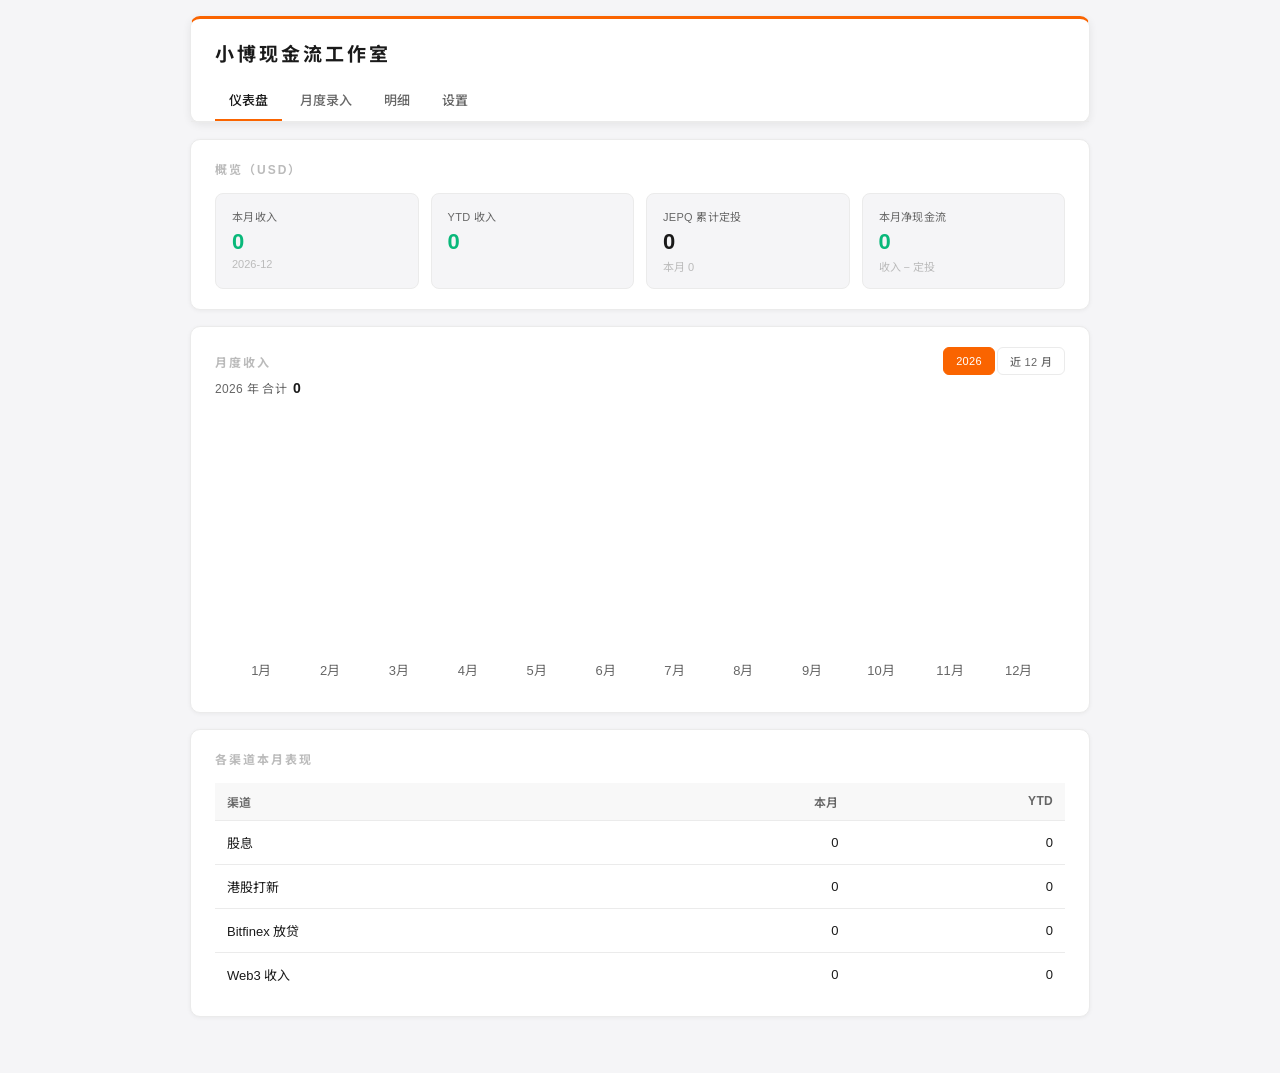
==== commit fbb5d7fc: "Put Latin fonts before Noto Sans SC so digits and commas render crisp The commas in 2,950 are the AS" ====
--- a/studio.html
+++ b/studio.html
@@ -37,7 +37,7 @@
 }
 *{box-sizing:border-box;}
 body{margin:0;padding:16px 16px 40px;background:var(--bg);color:var(--text1);min-height:100vh;
-  font-family:'Noto Sans SC',-apple-system,BlinkMacSystemFont,'Segoe UI',sans-serif;
+  font-family:-apple-system,BlinkMacSystemFont,'Segoe UI',Roboto,Helvetica,Arial,'Noto Sans SC','PingFang SC','Microsoft YaHei',sans-serif;
   font-size:13px;-webkit-font-smoothing:antialiased;}
 header{max-width:900px;margin:0 auto 16px;background:var(--card);border:1px solid var(--border);border-top:3px solid var(--accent);border-radius:10px;padding:20px 24px 0;box-shadow:0 2px 8px rgba(0,0,0,.07);}
 h1{font-size:19px;margin:0 0 14px;font-weight:700;letter-spacing:3px;color:var(--text1);}
@@ -121,6 +121,24 @@
 .chart-svg .bar{fill:var(--accent);}
 .chart-svg .chart-val{font-size:11px;fill:var(--text1);font-weight:600;font-variant-numeric:tabular-nums;}
 .chart-svg .chart-lbl{font-size:11px;fill:var(--text2);}
+.month-trigger{background:var(--card);border:1px solid var(--border);border-radius:6px;padding:8px 12px;font-size:13px;color:var(--text1);cursor:pointer;font-family:inherit;min-width:140px;text-align:left;font-variant-numeric:tabular-nums;}
+.month-trigger:hover{border-color:var(--accent);}
+.month-trigger:focus{outline:none;border-color:var(--accent);}
+.month-popup{position:absolute;z-index:100;background:var(--card);border:1px solid var(--border);border-radius:10px;box-shadow:0 6px 24px rgba(0,0,0,.12);padding:12px 16px;min-width:280px;}
+.month-popup[hidden]{display:none;}
+.mp-head{display:flex;align-items:center;justify-content:space-between;margin-bottom:12px;gap:8px;}
+.mp-year{font-size:15px;font-weight:700;color:var(--text1);letter-spacing:1px;}
+.mp-nav{background:none;border:none;cursor:pointer;font-size:20px;line-height:1;padding:4px 12px;color:var(--text2);font-family:inherit;border-radius:4px;}
+.mp-nav:hover{color:var(--text1);background:var(--hover);}
+.mp-grid{display:grid;grid-template-columns:repeat(4,1fr);gap:2px;}
+.mp-month{background:none;border:none;cursor:pointer;padding:14px 0 18px;font-size:13px;color:var(--text3);border-radius:6px;position:relative;font-family:inherit;font-variant-numeric:tabular-nums;}
+.mp-month:hover{background:var(--hover);color:var(--text1);}
+.mp-month.selected{color:var(--text1);font-weight:700;}
+.mp-month.has-data::after{content:'';position:absolute;bottom:6px;left:50%;transform:translateX(-50%);width:5px;height:5px;background:var(--accent);border-radius:50%;}
+.mp-foot{margin-top:6px;border-top:1px solid var(--border);padding-top:6px;text-align:center;}
+.mp-foot[hidden]{display:none;}
+.mp-all{background:none;border:none;cursor:pointer;color:var(--text2);font-size:12px;padding:6px 12px;font-family:inherit;letter-spacing:.3px;border-radius:4px;}
+.mp-all:hover{color:var(--accent);background:var(--hover);}
 </style>
 </head>
 <body>
@@ -175,7 +193,7 @@
       <div class="month-head">
         <h2 style="margin:0;">月度录入</h2>
         <label style="margin:0;flex:0 0 auto;">月份
-          <input type="month" id="entry-month">
+          <button type="button" class="month-trigger" id="entry-month"></button>
         </label>
         <span id="entry-flash" class="saved-flash">已保存</span>
       </div>
@@ -214,7 +232,7 @@
         <button data-list="jepq">JEPQ 定投</button>
       </div>
       <div class="filters">
-        <select id="f-month"><option value="">全部月份</option></select>
+        <button type="button" class="month-trigger" id="f-month"></button>
         <select id="f-channel"><option value="">全部渠道</option></select>
         <button class="btn ghost small" id="f-clear">清除筛选</button>
       </div>
@@ -254,6 +272,18 @@
     </div>
   </section>
 </main>
+
+<div class="month-popup" id="month-popup" hidden>
+  <div class="mp-head">
+    <button type="button" class="mp-nav" data-nav="-1">‹</button>
+    <div class="mp-year"></div>
+    <button type="button" class="mp-nav" data-nav="1">›</button>
+  </div>
+  <div class="mp-grid"></div>
+  <div class="mp-foot" hidden>
+    <button type="button" class="mp-all">全部月份</button>
+  </div>
+</div>
 
 <script>
 if('serviceWorker' in navigator){navigator.serviceWorker.register('sw.js').catch(()=>{});}
@@ -310,6 +340,7 @@
 // ===== Tabs =====
 document.getElementById('tabs').addEventListener('click',e=>{
   const b=e.target.closest('button[data-tab]');if(!b)return;
+  if(typeof closeMonthPicker==='function')closeMonthPicker();
   document.querySelectorAll('#tabs button').forEach(x=>x.classList.toggle('active',x===b));
   document.querySelectorAll('main > section').forEach(s=>s.classList.toggle('active',s.id==='tab-'+b.dataset.tab));
   if(b.dataset.tab==='dash')renderDash();
@@ -320,13 +351,17 @@
 
 // ===== Monthly Entry =====
 const entryMonthInp=document.getElementById('entry-month');
-entryMonthInp.value=thisMonth;
-entryMonthInp.addEventListener('change',renderEntry);
+entryMonthInp.dataset.allowAll='false';
 document.getElementById('entry-reset').addEventListener('click',renderEntry);
 document.getElementById('entry-save').addEventListener('click',saveEntry);
+entryMonthInp.addEventListener('click',e=>{
+  e.stopPropagation();
+  if(activePicker&&activePicker.trigger===entryMonthInp){closeMonthPicker();return;}
+  openMonthPicker(entryMonthInp,{allowAll:false,markedMonths:monthsWithData(),onChange:renderEntry});
+});
 
 function renderEntry(){
-  const m=entryMonthInp.value||thisMonth;
+  const m=entryMonthInp.dataset.value||thisMonth;
   const tbody=document.getElementById('entry-rows');
   const findInc=(chId)=>incomes.find(x=>x.channel_id===chId&&x.month===m);
   const activeCh=channels.filter(c=>c.active);
@@ -351,7 +386,7 @@
   else arr.push({id:uid(),...record});
 }
 function saveEntry(){
-  const m=entryMonthInp.value||thisMonth;
+  const m=entryMonthInp.dataset.value||thisMonth;
   document.querySelectorAll('#entry-rows tr[data-ch]').forEach(tr=>{
     const chId=tr.dataset.ch;
     const incV=tr.querySelector('.f-inc').value.trim();
@@ -366,7 +401,6 @@
   save(KEYS.incomes,incomes);save(KEYS.jepq,jepq);
   const flash=document.getElementById('entry-flash');flash.classList.remove('show');void flash.offsetWidth;flash.classList.add('show');
   renderEntry();
-  refreshMonthFilter();
 }
 
 // ===== Dashboard =====
@@ -507,12 +541,57 @@
   jepq.forEach(x=>s.add(x.month));
   return [...s].filter(Boolean).sort().reverse();
 }
-function refreshMonthFilter(){
-  const sel=document.getElementById('f-month');
-  const cur=sel.value;
-  const ms=monthsWithData();
-  sel.innerHTML='<option value="">全部月份</option>'+ms.map(m=>`<option${m===cur?' selected':''}>${m}</option>`).join('');
-}
+// ===== Month picker popup =====
+const popup=document.getElementById('month-popup');
+let activePicker=null;
+function setPickerValue(btn,val){
+  btn.dataset.value=val||'';
+  const allowAll=btn.dataset.allowAll==='true';
+  btn.textContent=val?`${val.slice(0,4)}年${+val.slice(5,7)}月`:(allowAll?'全部月份':'');
+}
+function openMonthPicker(trigger,opts){
+  activePicker={trigger,opts};
+  const v=trigger.dataset.value;
+  popup.dataset.year=v?+v.slice(0,4):new Date().getFullYear();
+  popup.querySelector('.mp-foot').hidden=!opts.allowAll;
+  renderPopup();
+  popup.hidden=false;
+  // position after layout so height is known
+  const rect=trigger.getBoundingClientRect();
+  const h=popup.offsetHeight;
+  const below=window.innerHeight-rect.bottom;
+  const top=(below<h+10&&rect.top>h+10)
+    ?rect.top+window.scrollY-h-4
+    :rect.bottom+window.scrollY+4;
+  popup.style.top=top+'px';
+  popup.style.left=rect.left+window.scrollX+'px';
+}
+function closeMonthPicker(){popup.hidden=true;activePicker=null;}
+function renderPopup(){
+  if(!activePicker)return;
+  const year=+popup.dataset.year;
+  const sel=activePicker.trigger.dataset.value||'';
+  const marks=new Set(activePicker.opts.markedMonths||[]);
+  popup.querySelector('.mp-year').textContent=`${year} 年`;
+  popup.querySelector('.mp-grid').innerHTML=Array.from({length:12},(_,i)=>{
+    const key=`${year}-${String(i+1).padStart(2,'0')}`;
+    const cls=['mp-month',sel===key?'selected':'',marks.has(key)?'has-data':''].filter(Boolean).join(' ');
+    return `<button type="button" class="${cls}" data-val="${key}">${i+1}月</button>`;
+  }).join('');
+}
+popup.addEventListener('click',e=>{
+  const nav=e.target.closest('.mp-nav');
+  if(nav){popup.dataset.year=+popup.dataset.year+(+nav.dataset.nav);renderPopup();return;}
+  const m=e.target.closest('.mp-month');
+  if(m){const v=m.dataset.val;setPickerValue(activePicker.trigger,v);activePicker.opts.onChange(v);closeMonthPicker();return;}
+  if(e.target.closest('.mp-all')){setPickerValue(activePicker.trigger,'');activePicker.opts.onChange('');closeMonthPicker();}
+});
+document.addEventListener('click',e=>{
+  if(!activePicker)return;
+  if(e.target===activePicker.trigger||popup.contains(e.target))return;
+  closeMonthPicker();
+});
+document.addEventListener('keydown',e=>{if(e.key==='Escape')closeMonthPicker();});
 
 // ===== Detail =====
 let curList='incomes';
@@ -524,11 +603,19 @@
   document.getElementById('f-channel').style.display=curList==='jepq'?'none':'';
   renderDetail();
 });
-['f-month','f-channel'].forEach(id=>document.getElementById(id).addEventListener('change',renderDetail));
-document.getElementById('f-clear').addEventListener('click',()=>{document.getElementById('f-month').value='';document.getElementById('f-channel').value='';renderDetail();});
+const fMonthBtn=document.getElementById('f-month');
+fMonthBtn.dataset.allowAll='true';
+setPickerValue(fMonthBtn,'');
+fMonthBtn.addEventListener('click',e=>{
+  e.stopPropagation();
+  if(activePicker&&activePicker.trigger===fMonthBtn){closeMonthPicker();return;}
+  openMonthPicker(fMonthBtn,{allowAll:true,markedMonths:monthsWithData(),onChange:renderDetail});
+});
+document.getElementById('f-channel').addEventListener('change',renderDetail);
+document.getElementById('f-clear').addEventListener('click',()=>{setPickerValue(fMonthBtn,'');document.getElementById('f-channel').value='';renderDetail();});
 
 function renderDetail(){
-  const m=document.getElementById('f-month').value;
+  const m=fMonthBtn.dataset.value||'';
   const ch=document.getElementById('f-channel').value;
   const filt=(x)=>(!m||x.month===m)&&(!ch||x.channel_id===ch);
   const sortDesc=(a,b)=>b.month.localeCompare(a.month);
@@ -558,7 +645,7 @@
   const kind=b.dataset.del,id=b.dataset.id;
   if(kind==='incomes'){incomes=incomes.filter(x=>x.id!==id);save(KEYS.incomes,incomes);}
   if(kind==='jepq'){jepq=jepq.filter(x=>x.id!==id);save(KEYS.jepq,jepq);}
-  refreshMonthFilter();renderDetail();
+  renderDetail();
 }));
 
 // ===== Backup =====
@@ -583,7 +670,7 @@
       if(Array.isArray(d.jepq))jepq=d.jepq;
       save(KEYS.channels,channels);save(KEYS.incomes,incomes);save(KEYS.jepq,jepq);
       migrate();
-      refreshChannelFilter();refreshMonthFilter();renderDash();renderChannels();renderDetail();renderEntry();
+      refreshChannelFilter();renderDash();renderChannels();renderDetail();renderEntry();
       alert('已导入');
     }catch(err){alert('文件格式不对：'+err.message);}
   };
@@ -600,8 +687,8 @@
 });
 
 // ===== Init =====
+setPickerValue(entryMonthInp,thisMonth);
 refreshChannelFilter();
-refreshMonthFilter();
 renderEntry();
 renderDash();
 </script>
